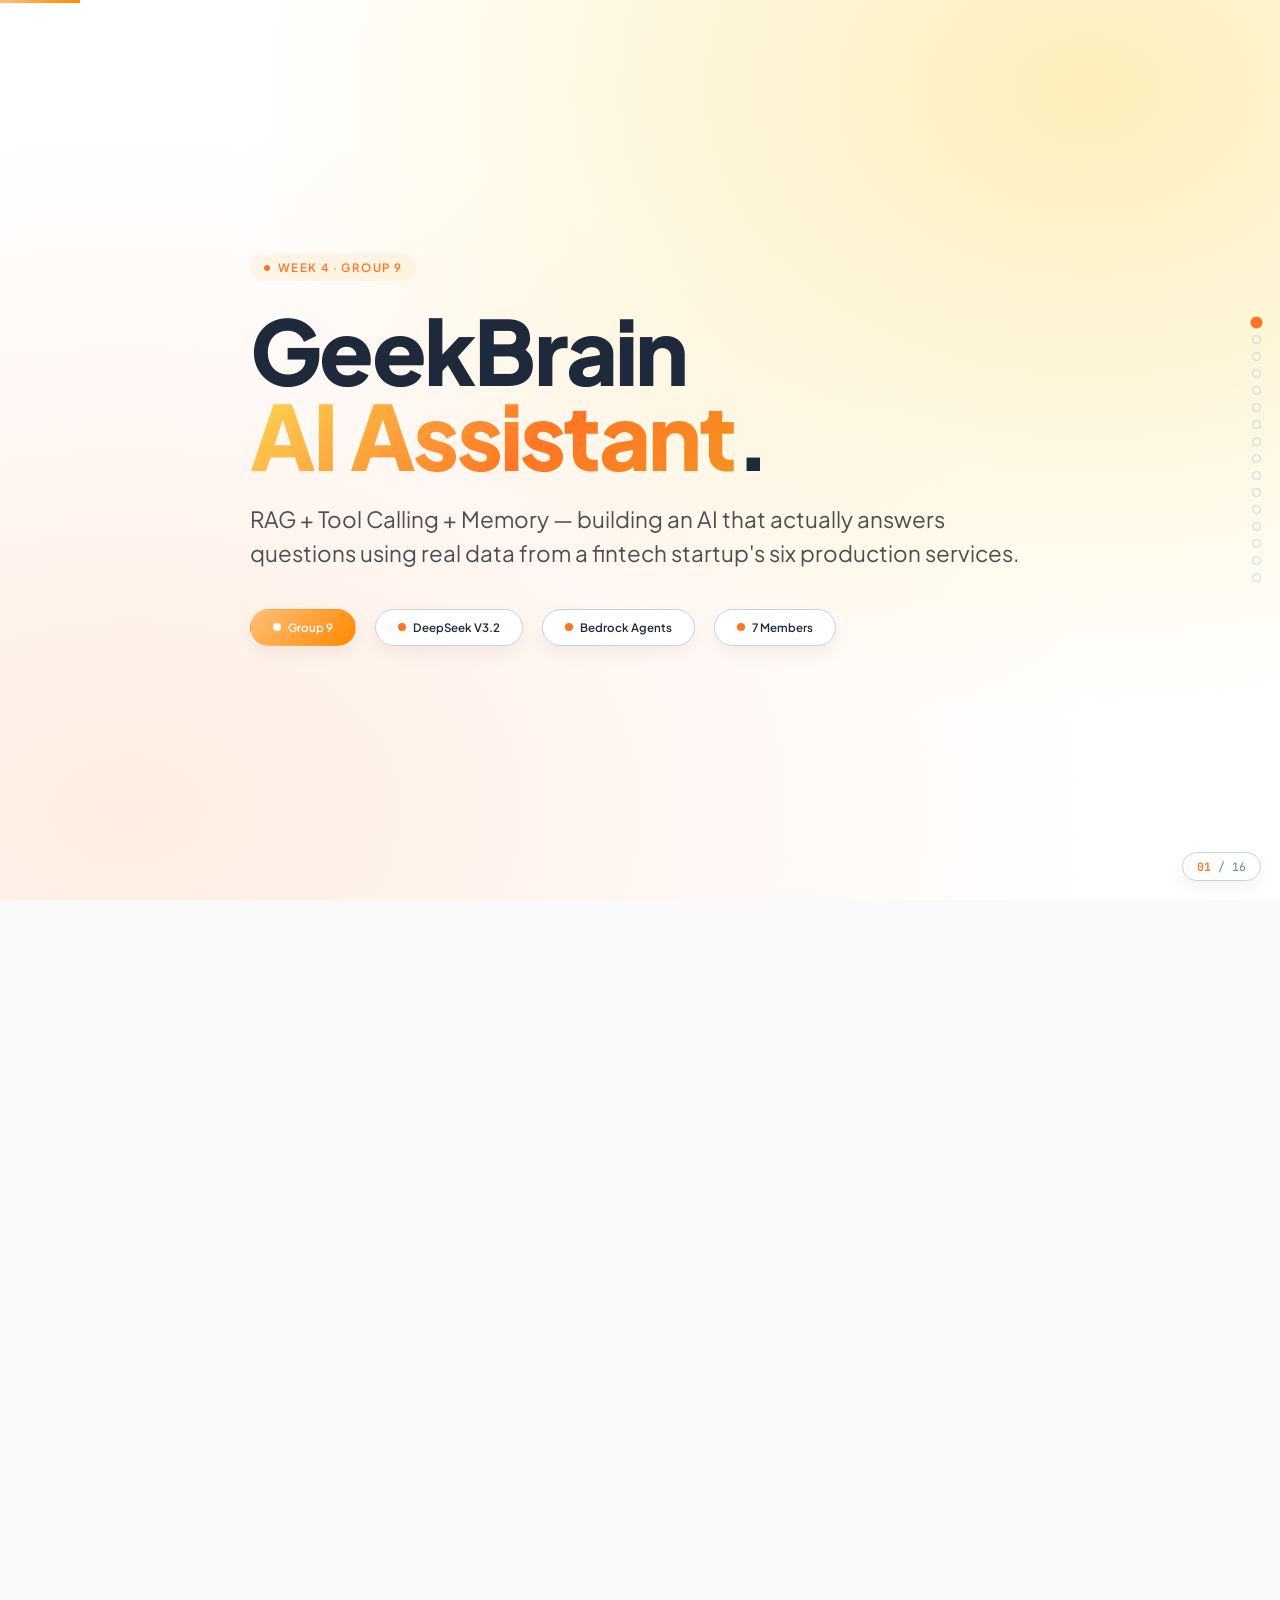
==== slides/W4_presentation.html @ 92061b1d "docs: add W4 presentation slides (HTML + PPTX) and update architecture PNG Co-Authored-By: Claude Op" ====
<!DOCTYPE html>
<html lang="en">
<head>
<meta charset="UTF-8" />
<meta name="viewport" content="width=device-width, initial-scale=1.0" />
<title>GeekBrain AI Assistant — Group 9 W4</title>

<link rel="preconnect" href="https://fonts.googleapis.com">
<link rel="preconnect" href="https://fonts.gstatic.com" crossorigin>
<link href="https://fonts.googleapis.com/css2?family=Plus+Jakarta+Sans:ital,wght@0,400;0,500;0,600;0,700;0,800;1,500&family=JetBrains+Mono:wght@400;500;700&display=swap" rel="stylesheet">

<style>
:root {
    --brand-orange: #fe7624;
    --brand-orange-light: #f59120;
    --brand-amber: #fbae42;
    --brand-amber-mid: #fdc57a;
    --brand-yellow: #fcd554;
    --brand-navy: #1e293b;
    --brand-navy-mid: #24338a;
    --brand-blue: #007bc1;
    --brand-cyan: #00b3d9;
    --brand-green: #00ac4e;
    --brand-purple: #85439a;

    --text-primary: #1a1a1a;
    --text-secondary: #4d4e4e;
    --text-muted: #698695;
    --border: #c4d5dd;
    --border-light: #ebebeb;

    --surface-white: #ffffff;
    --surface-100: #fafafa;
    --surface-card: #f9fafb;
    --surface-warm: #f0eeed;
    --surface-blue: #e3f0f7;
    --surface-tint: #fff7ec;

    --font-sans: 'Plus Jakarta Sans', -apple-system, sans-serif;
    --font-mono: 'JetBrains Mono', ui-monospace, monospace;

    --title-size: clamp(2rem, 5.5vw, 4.25rem);
    --h2-size: clamp(1.5rem, 3.5vw, 2.5rem);
    --h3-size: clamp(1.1rem, 2.2vw, 1.6rem);
    --body-size: clamp(0.8rem, 1.15vw, 1.05rem);
    --small-size: clamp(0.7rem, 0.9vw, 0.85rem);
    --mono-size: clamp(0.65rem, 0.9vw, 0.85rem);

    --slide-padding: clamp(1.5rem, 4vw, 4rem);
    --content-gap: clamp(0.75rem, 1.8vw, 1.8rem);
    --element-gap: clamp(0.4rem, 1vw, 1rem);

    --radius-sm: 10px;
    --radius-md: 16px;
    --radius-lg: 20px;
    --radius-xl: 32px;
    --radius-pill: 80px;

    --shadow-card: 0 8px 17px rgba(29, 29, 29, 0.05);
    --shadow-lg: 0 20px 40px rgba(30, 41, 59, 0.12);

    --gradient-cta: linear-gradient(135deg, #ffc078 0%, #ff8800 100%);
    --gradient-warm: linear-gradient(135deg, #fcd554 0%, #fe7624 60%, #f59120 100%);
    --gradient-cool: linear-gradient(135deg, #007bc1 0%, #24338a 100%);

    --ease-out-expo: cubic-bezier(0.16, 1, 0.3, 1);
    --duration-normal: 0.65s;
}

*, *::before, *::after { margin: 0; padding: 0; box-sizing: border-box; }

html, body {
    height: 100%;
    overflow-x: hidden;
    font-family: var(--font-sans);
    color: var(--text-primary);
    background: var(--surface-100);
    -webkit-font-smoothing: antialiased;
}

html {
    scroll-snap-type: y mandatory;
    scroll-behavior: smooth;
}

.slide {
    width: 100vw;
    height: 100vh;
    height: 100dvh;
    overflow: hidden;
    scroll-snap-align: start;
    display: flex;
    flex-direction: column;
    position: relative;
    padding: var(--slide-padding);
    background: var(--surface-white);
}

.slide-content {
    flex: 1;
    display: flex;
    flex-direction: column;
    justify-content: center;
    max-height: 100%;
    overflow: hidden;
    gap: var(--content-gap);
    max-width: 1440px;
    width: 100%;
    margin: 0 auto;
}

h1, h2, h3, h4 {
    font-family: var(--font-sans);
    font-weight: 800;
    line-height: 1.1;
    letter-spacing: -0.01em;
    color: var(--brand-navy);
}
h2 { font-size: var(--h2-size); font-weight: 700; }
h3 { font-size: var(--h3-size); font-weight: 700; }
p { font-size: var(--body-size); line-height: 1.55; color: var(--text-secondary); }

.mono { font-family: var(--font-mono); font-size: var(--mono-size); }
.accent-orange { color: var(--brand-orange); }
.accent-blue { color: var(--brand-blue); }

.eyebrow {
    display: inline-flex;
    align-items: center;
    gap: 8px;
    font-size: var(--small-size);
    font-weight: 600;
    letter-spacing: 0.12em;
    text-transform: uppercase;
    color: var(--brand-orange);
    padding: 6px 14px;
    background: #ffd6a233;
    border-radius: var(--radius-pill);
    align-self: flex-start;
}
.eyebrow .dot { width: 6px; height: 6px; border-radius: 50%; background: var(--brand-orange); }

.badge {
    display: inline-block;
    padding: 4px 12px;
    font-size: var(--small-size);
    font-weight: 600;
    border-radius: var(--radius-pill);
    background: var(--surface-blue);
    color: var(--brand-blue);
    letter-spacing: 0.04em;
}
.badge-amber { background: #ffd6a233; color: var(--brand-orange); }
.badge-green { background: #92c83e22; color: #00ac4e; }
.badge-purple { background: #85439a22; color: #85439a; }
.badge-cyan { background: #00b3d922; color: #007a99; }

.grid { display: grid; gap: clamp(0.75rem, 1.2vw, 1.25rem); }
.grid-2 { grid-template-columns: repeat(2, minmax(0, 1fr)); }
.grid-3 { grid-template-columns: repeat(3, minmax(0, 1fr)); }
.grid-4 { grid-template-columns: repeat(4, minmax(0, 1fr)); }

.card {
    background: var(--surface-card);
    border: 1px solid var(--border);
    border-radius: var(--radius-md);
    padding: clamp(0.85rem, 1.4vw, 1.4rem);
    box-shadow: var(--shadow-card);
    display: flex;
    flex-direction: column;
    gap: clamp(0.3rem, 0.8vw, 0.7rem);
    min-width: 0;
}
.card .card-title { font-weight: 700; font-size: var(--body-size); color: var(--brand-navy); }
.card .card-body { font-size: var(--small-size); color: var(--text-secondary); line-height: 1.5; }
.card-accent { border: 1px solid var(--brand-orange-light); background: linear-gradient(180deg, #ffffff 0%, #fff7ec 100%); }
.card-dark { background: var(--brand-navy); border: 1px solid var(--brand-navy); color: #ffffff; }
.card-dark .card-title { color: #ffffff; }
.card-dark .card-body { color: #c4d5dd; }

.bullets {
    display: flex;
    flex-direction: column;
    gap: clamp(0.4rem, 0.9vw, 0.8rem);
    list-style: none;
}
.bullets li {
    display: flex;
    gap: 0.7rem;
    align-items: flex-start;
    font-size: var(--body-size);
    line-height: 1.5;
    color: var(--text-primary);
}
.bullets li::before {
    content: "";
    flex-shrink: 0;
    width: 8px;
    height: 8px;
    margin-top: 0.55em;
    border-radius: 2px;
    background: var(--gradient-warm);
}
.bullets li strong { color: var(--brand-navy); font-weight: 700; }

.two-col {
    display: grid;
    grid-template-columns: 1fr 1fr;
    gap: clamp(1rem, 2vw, 2rem);
    align-items: stretch;
}

/* Title slide */
.slide-title {
    background:
        radial-gradient(ellipse at 85% 10%, #fcd55466 0%, transparent 55%),
        radial-gradient(ellipse at 10% 90%, #fe762422 0%, transparent 60%),
        var(--surface-white);
    justify-content: center;
    overflow: hidden;
}
.slide-title .title-wrap {
    display: flex;
    flex-direction: column;
    gap: clamp(0.8rem, 2vw, 1.8rem);
    max-width: 1200px;
    margin: 0 auto;
    position: relative;
    z-index: 1;
}
.slide-title h1 {
    font-size: clamp(2.5rem, 7vw, 6rem);
    font-weight: 800;
    line-height: 0.95;
    letter-spacing: -0.03em;
    color: var(--brand-navy);
}
.slide-title h1 .gradient-text {
    background: var(--gradient-warm);
    -webkit-background-clip: text;
    background-clip: text;
    -webkit-text-fill-color: transparent;
    display: inline-block;
}
.slide-title .lead {
    font-size: clamp(1rem, 1.8vw, 1.4rem);
    color: var(--text-secondary);
    max-width: 780px;
    font-weight: 400;
    line-height: 1.5;
}
.slide-title .meta-row {
    display: flex;
    flex-wrap: wrap;
    gap: clamp(0.5rem, 1.5vw, 1.5rem);
    align-items: center;
    margin-top: clamp(0.5rem, 1vw, 1rem);
}
.slide-title .meta-chip {
    display: inline-flex;
    align-items: center;
    gap: 0.6em;
    padding: 10px 22px;
    border: 1px solid var(--border);
    border-radius: var(--radius-pill);
    background: var(--surface-white);
    font-weight: 600;
    font-size: var(--small-size);
    color: var(--brand-navy);
    box-shadow: var(--shadow-card);
}
.slide-title .meta-chip .dot { width: 8px; height: 8px; border-radius: 50%; background: var(--brand-orange); }
.slide-title .meta-chip.primary { background: var(--gradient-cta); color: #ffffff; border-color: transparent; }
.slide-title .meta-chip.primary .dot { background: #ffffff; }

/* Section divider */
.slide-divider {
    background: var(--brand-navy);
    color: #ffffff;
    justify-content: center;
    overflow: hidden;
}
.slide-divider::before {
    content: "";
    position: absolute;
    inset: 0;
    background:
        radial-gradient(ellipse at 80% 30%, #fe762433 0%, transparent 55%),
        radial-gradient(ellipse at 10% 80%, #00b3d922 0%, transparent 55%);
    z-index: 0;
}
.slide-divider .divider-wrap {
    position: relative;
    z-index: 1;
    max-width: 1200px;
    margin: 0 auto;
    display: flex;
    flex-direction: column;
    gap: 1.2rem;
}
.slide-divider .section-num {
    font-size: clamp(6rem, 18vw, 14rem);
    font-weight: 800;
    line-height: 0.85;
    color: transparent;
    -webkit-text-stroke: 2px #fe7624;
    letter-spacing: -0.05em;
    font-family: var(--font-sans);
}
.slide-divider h2 { font-size: clamp(2.25rem, 5.5vw, 4rem); color: #ffffff; font-weight: 800; line-height: 1; letter-spacing: -0.02em; max-width: 1000px; }
.slide-divider h2 .accent { color: var(--brand-amber); }
.slide-divider .divider-sub { font-size: clamp(0.95rem, 1.5vw, 1.2rem); color: #c4d5dd; max-width: 700px; margin-top: 0.5rem; line-height: 1.5; }
.slide-divider .divider-label {
    display: inline-flex;
    align-items: center;
    gap: 10px;
    font-size: var(--small-size);
    font-weight: 700;
    letter-spacing: 0.2em;
    text-transform: uppercase;
    color: var(--brand-amber);
}
.slide-divider .divider-label::before { content: ""; width: 32px; height: 2px; background: var(--brand-amber); }

/* Content slides */
.slide-content-body {
    display: flex;
    flex-direction: column;
    gap: clamp(0.8rem, 1.5vw, 1.5rem);
}
.slide-header { display: flex; flex-direction: column; gap: 0.55rem; }
.slide-header h2 { font-size: var(--h2-size); color: var(--brand-navy); line-height: 1.1; }
.slide-header .lead { font-size: var(--body-size); color: var(--text-secondary); max-width: 900px; line-height: 1.5; }

.slide-footer {
    position: absolute;
    bottom: calc(var(--slide-padding) * 0.5);
    left: var(--slide-padding);
    right: var(--slide-padding);
    display: flex;
    justify-content: space-between;
    align-items: center;
    font-size: var(--small-size);
    color: var(--text-muted);
    pointer-events: none;
    z-index: 2;
}
.slide-footer .section-tag { font-weight: 600; letter-spacing: 0.1em; text-transform: uppercase; color: var(--brand-navy); }
.slide-footer .trainer-tag { color: var(--brand-orange); font-weight: 600; }

/* Diagram image */
.diagram-img {
    width: 100%;
    max-height: 72vh;
    object-fit: contain;
    border-radius: var(--radius-md);
    box-shadow: var(--shadow-lg);
}
.screenshot-img {
    max-height: 62vh;
    object-fit: contain;
    border-radius: var(--radius-md);
    box-shadow: var(--shadow-card);
    border: 1px solid var(--border-light);
}
.two-screenshots {
    display: grid;
    grid-template-columns: 1fr 1fr;
    gap: 1rem;
    align-items: start;
}
.two-screenshots img {
    width: 100%;
    max-height: 58vh;
    object-fit: contain;
    border-radius: var(--radius-md);
    box-shadow: var(--shadow-card);
    border: 1px solid var(--border-light);
}

/* Closing slide */
.slide-closing {
    background:
        radial-gradient(ellipse at 70% 80%, #fe762422 0%, transparent 55%),
        radial-gradient(ellipse at 20% 20%, #fcd55433 0%, transparent 55%),
        var(--surface-white);
    justify-content: center;
    text-align: center;
}
.slide-closing .closing-wrap {
    max-width: 1100px;
    margin: 0 auto;
    display: flex;
    flex-direction: column;
    gap: clamp(0.8rem, 1.8vw, 1.8rem);
    align-items: center;
}
.slide-closing h1 { font-size: clamp(2rem, 5.5vw, 4.5rem); color: var(--brand-navy); font-weight: 800; line-height: 1; letter-spacing: -0.02em; }
.slide-closing h1 .gradient-text { background: var(--gradient-warm); -webkit-background-clip: text; background-clip: text; -webkit-text-fill-color: transparent; }

/* Animations */
.reveal {
    opacity: 0;
    transform: translateY(24px);
    transition: opacity var(--duration-normal) var(--ease-out-expo), transform var(--duration-normal) var(--ease-out-expo);
}
.slide.visible .reveal { opacity: 1; transform: translateY(0); }
.slide.visible .reveal:nth-child(1) { transition-delay: 0.08s; }
.slide.visible .reveal:nth-child(2) { transition-delay: 0.16s; }
.slide.visible .reveal:nth-child(3) { transition-delay: 0.24s; }
.slide.visible .reveal:nth-child(4) { transition-delay: 0.32s; }
.slide.visible .reveal:nth-child(5) { transition-delay: 0.40s; }

.stagger > * {
    opacity: 0;
    transform: translateY(18px);
    transition: opacity 0.55s var(--ease-out-expo), transform 0.55s var(--ease-out-expo);
}
.slide.visible .stagger > *:nth-child(1) { transition-delay: 0.15s; }
.slide.visible .stagger > *:nth-child(2) { transition-delay: 0.22s; }
.slide.visible .stagger > *:nth-child(3) { transition-delay: 0.29s; }
.slide.visible .stagger > *:nth-child(4) { transition-delay: 0.36s; }
.slide.visible .stagger > *:nth-child(5) { transition-delay: 0.43s; }
.slide.visible .stagger > *:nth-child(6) { transition-delay: 0.50s; }
.slide.visible .stagger > * { opacity: 1; transform: translateY(0); }

/* Navigation */
.progress-bar { position: fixed; top: 0; left: 0; height: 3px; background: var(--gradient-cta); width: 0%; z-index: 1000; transition: width 0.3s ease; }
.nav-dots { position: fixed; right: clamp(0.75rem, 1.5vw, 1.5rem); top: 50%; transform: translateY(-50%); display: flex; flex-direction: column; gap: 8px; z-index: 999; }
.nav-dots button { width: 9px; height: 9px; border-radius: 50%; border: 1.5px solid var(--border); background: transparent; padding: 0; cursor: pointer; transition: all 0.25s ease; }
.nav-dots button.active { background: var(--brand-orange); border-color: var(--brand-orange); transform: scale(1.35); }
.nav-dots button:hover { border-color: var(--brand-orange); }

.slide-counter { position: fixed; bottom: clamp(0.75rem, 1.5vw, 1.5rem); right: clamp(0.75rem, 1.5vw, 1.5rem); font-family: var(--font-mono); font-size: var(--small-size); color: var(--text-muted); background: var(--surface-white); padding: 6px 14px; border-radius: var(--radius-pill); border: 1px solid var(--border); box-shadow: var(--shadow-card); z-index: 999; }
.slide-counter strong { color: var(--brand-orange); font-weight: 700; }

/* Responsive */
@media (max-height: 700px) { :root { --slide-padding: clamp(1rem, 3vw, 2.5rem); --content-gap: clamp(0.5rem, 1.2vw, 1.2rem); } }
@media (max-height: 600px) { :root { --slide-padding: clamp(0.75rem, 2.5vw, 1.75rem); --content-gap: clamp(0.4rem, 1vw, 0.9rem); --body-size: clamp(0.7rem, 1.1vw, 0.95rem); } .nav-dots, .slide-counter { display: none; } }
@media (max-width: 767px) { .grid-2, .grid-3, .grid-4 { grid-template-columns: 1fr; } .two-col, .two-screenshots { grid-template-columns: 1fr; } }
@media (prefers-reduced-motion: reduce) { *, *::before, *::after { animation-duration: 0.01ms !important; transition-duration: 0.2s !important; } html { scroll-behavior: auto; } }
</style>
</head>
<body>

<div class="progress-bar" id="progress"></div>
<nav class="nav-dots" id="navDots" aria-label="Slide navigation"></nav>
<div class="slide-counter" id="counter"><strong>01</strong> / 16</div>

<!-- ===================== SLIDE 1 — TITLE ===================== -->
<section class="slide slide-title">
    <div class="title-wrap">
        <span class="eyebrow reveal"><span class="dot"></span>Week 4 &middot; Group 9</span>
        <h1 class="reveal">
            GeekBrain<br>
            <span class="gradient-text">AI Assistant</span>.
        </h1>
        <p class="lead reveal">
            RAG + Tool Calling + Memory &mdash; building an AI that actually answers questions using real data from a fintech startup's six production services.
        </p>
        <div class="meta-row reveal">
            <span class="meta-chip primary"><span class="dot"></span>Group 9</span>
            <span class="meta-chip"><span class="dot"></span>DeepSeek V3.2</span>
            <span class="meta-chip"><span class="dot"></span>Bedrock Agents</span>
            <span class="meta-chip"><span class="dot"></span>7 Members</span>
        </div>
    </div>
</section>

<!-- ===================== SLIDE 2 — AGENDA ===================== -->
<section class="slide">
    <div class="slide-content slide-content-body">
        <div class="slide-header reveal">
            <span class="eyebrow"><span class="dot"></span>Agenda</span>
            <h2>What we'll cover.</h2>
        </div>

        <div class="grid grid-4 stagger">
            <div class="card" style="border-top: 4px solid var(--brand-orange);">
                <span class="badge badge-amber">01</span>
                <div class="card-title">Architecture</div>
                <div class="card-body">System diagram, key decisions, data flow through the pipeline.</div>
            </div>
            <div class="card" style="border-top: 4px solid var(--brand-blue);">
                <span class="badge">02</span>
                <div class="card-title">Individual Q&A</div>
                <div class="card-body">Random members explain how the system works internally.</div>
            </div>
            <div class="card" style="border-top: 4px solid var(--brand-green);">
                <span class="badge badge-green">03</span>
                <div class="card-title">Live Demo</div>
                <div class="card-body">L1 &rarr; L2 &rarr; L3 &rarr; L4 progressive demonstration.</div>
            </div>
            <div class="card" style="border-top: 4px solid var(--brand-purple);">
                <span class="badge badge-purple">04</span>
                <div class="card-title">Lessons Learned</div>
                <div class="card-body">Hardest level and what we would change.</div>
            </div>
        </div>
    </div>
    <div class="slide-footer"><span class="section-tag">Agenda</span><span class="trainer-tag">Group 9</span></div>
</section>

<!-- ===================== SLIDE 3 — DIVIDER: ARCHITECTURE ===================== -->
<section class="slide slide-divider">
    <div class="divider-wrap">
        <span class="divider-label reveal">Part 01</span>
        <div class="section-num reveal">01</div>
        <h2 class="reveal">System <span class="accent">Architecture</span>.</h2>
        <p class="divider-sub reveal">How requests flow from the user through Bedrock Agent, Knowledge Base, and Tools &mdash; all on AWS with no NAT Gateway.</p>
    </div>
</section>

<!-- ===================== SLIDE 4 — ARCHITECTURE DIAGRAM ===================== -->
<section class="slide">
    <div class="slide-content slide-content-body">
        <div class="slide-header reveal">
            <span class="eyebrow"><span class="dot"></span>01 &middot; Architecture</span>
            <h2>System Architecture.</h2>
        </div>
        <img class="diagram-img reveal" src="../docs/diagrams/w4_architecture.png" alt="System Architecture Diagram">
    </div>
    <div class="slide-footer"><span class="section-tag">Architecture</span><span class="trainer-tag">Group 9</span></div>
</section>

<!-- ===================== SLIDE 5 — KEY DECISIONS ===================== -->
<section class="slide">
    <div class="slide-content slide-content-body">
        <div class="slide-header reveal">
            <span class="eyebrow"><span class="dot"></span>01 &middot; Decisions</span>
            <h2>Key Technical Decisions.</h2>
        </div>

        <div class="grid grid-2 stagger">
            <div class="card" style="border-left: 4px solid var(--brand-green);">
                <div class="card-title">Bedrock Agents vs Custom Pipeline</div>
                <div class="card-body">Chose managed orchestration. Agent handles KB retrieval + tool routing automatically. Trade-off: less control, faster to production.</div>
            </div>
            <div class="card" style="border-left: 4px solid var(--brand-blue);">
                <div class="card-title">VPC Interface Endpoint vs NAT Gateway</div>
                <div class="card-body">VPC Endpoint for API Gateway (execute-api). Keeps traffic on AWS backbone, saves ~$32/month NAT cost, reduces latency.</div>
            </div>
            <div class="card" style="border-left: 4px solid var(--brand-cyan);">
                <div class="card-title">Lambda Chat Outside VPC</div>
                <div class="card-body">No vpc_config &mdash; calls Bedrock directly via AWS internal network. Avoids cold start ENI delays (5-10s).</div>
            </div>
            <div class="card card-accent" style="border-left: 4px solid #dc2626;">
                <div class="card-title">What Didn't Work</div>
                <div class="card-body">DeepSeek V3.2 via Terraform <code>foundation_model</code> param failed. Fix: <code>lifecycle { ignore_changes }</code> + manual console config.</div>
            </div>
        </div>
    </div>
    <div class="slide-footer"><span class="section-tag">Decisions</span><span class="trainer-tag">Group 9</span></div>
</section>

<!-- ===================== SLIDE 6 — REQUEST FLOW ===================== -->
<section class="slide">
    <div class="slide-content slide-content-body">
        <div class="slide-header reveal">
            <span class="eyebrow"><span class="dot"></span>01 &middot; Data Flow</span>
            <h2>Request Flow &amp; Orchestration Loop.</h2>
        </div>
        <img class="diagram-img reveal" src="../docs/diagrams/w4_request_flow.png" alt="Request Flow Diagram">
    </div>
    <div class="slide-footer"><span class="section-tag">Data Flow</span><span class="trainer-tag">Group 9</span></div>
</section>

<!-- ===================== SLIDE 7 — TOOL ROUTING ===================== -->
<section class="slide">
    <div class="slide-content slide-content-body">
        <div class="slide-header reveal">
            <span class="eyebrow"><span class="dot"></span>01 &middot; Tool Routing</span>
            <h2>Agent Decision Logic &mdash; KB vs Tools.</h2>
        </div>
        <img class="diagram-img reveal" src="../docs/diagrams/w4_tool_routing.png" alt="Tool Routing Diagram">
    </div>
    <div class="slide-footer"><span class="section-tag">Tool Routing</span><span class="trainer-tag">Group 9</span></div>
</section>

<!-- ===================== SLIDE 8 — DIVIDER: LIVE DEMO ===================== -->
<section class="slide slide-divider">
    <div class="divider-wrap">
        <span class="divider-label reveal">Part 03</span>
        <div class="section-num reveal">03</div>
        <h2 class="reveal">Live <span class="accent">Demo</span>.</h2>
        <p class="divider-sub reveal">L1 &rarr; L2 &rarr; L3 &rarr; L4 &mdash; progressive levels of AI capability.</p>
    </div>
</section>

<!-- ===================== SLIDE 9 — L1 ===================== -->
<section class="slide">
    <div class="slide-content slide-content-body">
        <div class="slide-header reveal">
            <span class="eyebrow"><span class="dot"></span>L1 &middot; Simple RAG</span>
            <h2>L1 &mdash; Retrieval with Source Citation.</h2>
            <p class="lead">36 markdown docs &rarr; Titan Embed v2 (1024d) &rarr; OpenSearch Serverless &rarr; top-K chunks &rarr; answer + source</p>
        </div>
        <div class="two-screenshots reveal">
            <img src="../docs/screenshots/l1_answer.png" alt="L1 Answer">
            <img src="../docs/screenshots/l1_proof.png" alt="L1 Proof">
        </div>
    </div>
    <div class="slide-footer"><span class="section-tag">L1 &mdash; RAG</span><span class="trainer-tag">Group 9</span></div>
</section>

<!-- ===================== SLIDE 10 — L2 ===================== -->
<section class="slide">
    <div class="slide-content slide-content-body">
        <div class="slide-header reveal">
            <span class="eyebrow"><span class="dot"></span>L2 &middot; Multi-Source</span>
            <h2>L2 &mdash; Conflict Resolution.</h2>
            <p class="lead">When documents conflict, agent prefers most recent version (status='current' over 'archived') and states the conflict.</p>
        </div>
        <div class="two-screenshots reveal">
            <img src="../docs/screenshots/l2_answer.png" alt="L2 Answer">
            <img src="../docs/screenshots/l2_proof.png" alt="L2 Proof">
        </div>
    </div>
    <div class="slide-footer"><span class="section-tag">L2 &mdash; Multi-Source</span><span class="trainer-tag">Group 9</span></div>
</section>

<!-- ===================== SLIDE 11 — L3 ===================== -->
<section class="slide">
    <div class="slide-content slide-content-body">
        <div class="slide-header reveal">
            <span class="eyebrow"><span class="dot"></span>L3 &middot; Tools</span>
            <h2>L3 &mdash; Tool-Augmented RAG.</h2>
            <p class="lead">6 tools: query_database, get_service_metrics, get_service_status, list_services, get_incident_history, compare_services</p>
        </div>
        <div class="two-screenshots reveal">
            <img src="../docs/screenshots/l3_answer.png" alt="L3 Answer">
            <img src="../docs/screenshots/l3_proof.png" alt="L3 Proof">
        </div>
    </div>
    <div class="slide-footer"><span class="section-tag">L3 &mdash; Tools</span><span class="trainer-tag">Group 9</span></div>
</section>

<!-- ===================== SLIDE 12 — L4 ===================== -->
<section class="slide">
    <div class="slide-content slide-content-body">
        <div class="slide-header reveal">
            <span class="eyebrow"><span class="dot"></span>L4 &middot; Memory</span>
            <h2>L4 &mdash; Multi-turn Conversation.</h2>
            <p class="lead">Bedrock Agent sessionId (TTL: 1800s). Pronouns like "its costs" and "that service" resolved across turns.</p>
        </div>
        <img class="screenshot-img reveal" src="../docs/screenshots/l4_conversation.png" alt="L4 Conversation" style="max-width: 85%; align-self: center;">
    </div>
    <div class="slide-footer"><span class="section-tag">L4 &mdash; Memory</span><span class="trainer-tag">Group 9</span></div>
</section>

<!-- ===================== SLIDE 13 — BONUS A ===================== -->
<section class="slide">
    <div class="slide-content slide-content-body">
        <div class="slide-header reveal">
            <span class="eyebrow"><span class="dot"></span>Bonus A &middot; Observability</span>
            <h2>Observability Dashboard <span class="accent-orange">(+0.5)</span></h2>
            <p class="lead">Pipeline internals visible: source tags (green), tool badges (purple), query details, full orchestration trace.</p>
        </div>
        <img class="screenshot-img reveal" src="../docs/screenshots/bonus_a.png" alt="Bonus A Dashboard" style="max-width: 90%; align-self: center;">
    </div>
    <div class="slide-footer"><span class="section-tag">Bonus A</span><span class="trainer-tag">Group 9</span></div>
</section>

<!-- ===================== SLIDE 14 — BONUS C ===================== -->
<section class="slide">
    <div class="slide-content slide-content-body">
        <div class="slide-header reveal">
            <span class="eyebrow"><span class="dot"></span>Bonus C &middot; KB Sync</span>
            <h2>Knowledge Base Auto-Sync <span class="accent-orange">(+0.5)</span></h2>
        </div>

        <div class="grid grid-3 stagger">
            <div class="card" style="border-top: 4px solid var(--brand-orange);">
                <span class="badge badge-amber">01</span>
                <div class="card-title">Detect Change</div>
                <div class="card-body">MD5 hash trigger detects when .md files are updated in S3.</div>
            </div>
            <div class="card" style="border-top: 4px solid var(--brand-blue);">
                <span class="badge">02</span>
                <div class="card-title">Start Ingestion</div>
                <div class="card-body"><code>null_resource.kb_sync</code> runs <code>aws bedrock-agent start-ingestion-job</code></div>
            </div>
            <div class="card" style="border-top: 4px solid var(--brand-green);">
                <span class="badge badge-green">03</span>
                <div class="card-title">Poll Complete</div>
                <div class="card-body">Polls until status = COMPLETE. Timeout: 10 min. Fully automated via Terraform.</div>
            </div>
        </div>

        <p class="reveal" style="margin-top: 1rem;"><strong>Evidence:</strong> <code>terraform/modules/ai_engine/main.tf</code> &mdash; <code>kb_sync</code> resource</p>
    </div>
    <div class="slide-footer"><span class="section-tag">Bonus C</span><span class="trainer-tag">Group 9</span></div>
</section>

<!-- ===================== SLIDE 15 — LESSONS ===================== -->
<section class="slide">
    <div class="slide-content slide-content-body">
        <div class="slide-header reveal">
            <span class="eyebrow"><span class="dot"></span>04 &middot; Reflection</span>
            <h2>Lessons Learned.</h2>
        </div>

        <div class="two-col stagger">
            <div class="card card-dark">
                <div class="card-title">Hardest Level: L3</div>
                <div class="card-body">
                    Tool descriptions must be <strong style="color:#fbae42;">extremely precise</strong>.<br><br>
                    "Gets data" &rarr; useless.<br>
                    "Returns CURRENT live metrics; for HISTORICAL data use query_database" &rarr; works.<br><br>
                    Iterated multiple times before agent routed correctly.
                </div>
            </div>
            <div class="card">
                <div class="card-title">What we'd do differently</div>
                <div class="card-body">
                    <ul class="bullets">
                        <li>Add query rewriting for L4 (pronouns &rarr; explicit references)</li>
                        <li>Automated testing with question JSON files</li>
                        <li>Fallback error messages when Monitoring API unreachable</li>
                    </ul>
                </div>
            </div>
        </div>
    </div>
    <div class="slide-footer"><span class="section-tag">Reflection</span><span class="trainer-tag">Group 9</span></div>
</section>

<!-- ===================== SLIDE 16 — CLOSING ===================== -->
<section class="slide slide-closing">
    <div class="closing-wrap">
        <span class="eyebrow reveal"><span class="dot"></span>Thank You</span>
        <h1 class="reveal">
            Group 9 &mdash;<br>
            <span class="gradient-text">GeekBrain AI</span>.
        </h1>
        <p class="lead reveal" style="max-width: 600px; text-align: center;">
            Evidence Pack: <code>docs/W4_evidence.md</code><br>
            Repo: <code>github.com/hoang-trong-tan/G9-W4</code>
        </p>
        <div class="meta-row reveal" style="justify-content: center;">
            <span class="meta-chip primary"><span class="dot"></span>Questions?</span>
        </div>
    </div>
</section>

<script>
class SlidePresentation {
    constructor() {
        this.slides = [...document.querySelectorAll('.slide')];
        this.currentSlide = 0;
        this.progressBar = document.getElementById('progress');
        this.navDotsContainer = document.getElementById('navDots');
        this.counter = document.getElementById('counter');

        this.setupNavDots();
        this.setupIntersectionObserver();
        this.setupKeyboardNav();
        this.setupTouchNav();
        this.setupWheelNav();

        this.slides[0].classList.add('visible');
        this.updateCounter(0);
        this.updateProgress();
    }

    setupNavDots() {
        this.navDotsContainer.innerHTML = '';
        this.slides.forEach((_, i) => {
            const btn = document.createElement('button');
            btn.setAttribute('aria-label', `Go to slide ${i + 1}`);
            btn.addEventListener('click', () => this.goTo(i));
            this.navDotsContainer.appendChild(btn);
        });
        this.updateActiveDot(0);
    }

    setupIntersectionObserver() {
        const obs = new IntersectionObserver((entries) => {
            entries.forEach((e) => {
                if (e.isIntersecting) {
                    e.target.classList.add('visible');
                    const idx = this.slides.indexOf(e.target);
                    if (idx >= 0) {
                        this.currentSlide = idx;
                        this.updateCounter(idx);
                        this.updateProgress();
                        this.updateActiveDot(idx);
                    }
                }
            });
        }, { threshold: 0.5 });
        this.slides.forEach((s) => obs.observe(s));
    }

    setupKeyboardNav() {
        document.addEventListener('keydown', (e) => {
            switch (e.key) {
                case 'ArrowDown': case 'ArrowRight': case 'PageDown': case ' ':
                    e.preventDefault(); this.next(); break;
                case 'ArrowUp': case 'ArrowLeft': case 'PageUp':
                    e.preventDefault(); this.prev(); break;
                case 'Home': e.preventDefault(); this.goTo(0); break;
                case 'End': e.preventDefault(); this.goTo(this.slides.length - 1); break;
            }
        });
    }

    setupTouchNav() {
        let startY = 0;
        document.addEventListener('touchstart', (e) => { startY = e.touches[0].clientY; }, { passive: true });
        document.addEventListener('touchend', (e) => {
            const delta = startY - e.changedTouches[0].clientY;
            if (Math.abs(delta) > 60) { if (delta > 0) this.next(); else this.prev(); }
        }, { passive: true });
    }

    setupWheelNav() {
        let busy = false;
        document.addEventListener('wheel', (e) => {
            if (busy) return;
            if (Math.abs(e.deltaY) < 30) return;
            busy = true;
            setTimeout(() => { busy = false; }, 600);
            if (e.deltaY > 0) this.next(); else this.prev();
        }, { passive: true });
    }

    next() { this.goTo(Math.min(this.currentSlide + 1, this.slides.length - 1)); }
    prev() { this.goTo(Math.max(this.currentSlide - 1, 0)); }
    goTo(idx) { this.slides[idx].scrollIntoView({ behavior: 'smooth', block: 'start' }); }

    updateActiveDot(idx) {
        const dots = this.navDotsContainer.querySelectorAll('button');
        dots.forEach((d, i) => d.classList.toggle('active', i === idx));
    }

    updateCounter(idx) {
        const total = String(this.slides.length).padStart(2, '0');
        const current = String(idx + 1).padStart(2, '0');
        this.counter.innerHTML = `<strong>${current}</strong> / ${total}`;
    }

    updateProgress() {
        const pct = ((this.currentSlide + 1) / this.slides.length) * 100;
        this.progressBar.style.width = pct + '%';
    }
}

document.addEventListener('DOMContentLoaded', () => { new SlidePresentation(); });
</script>
</body>
</html>
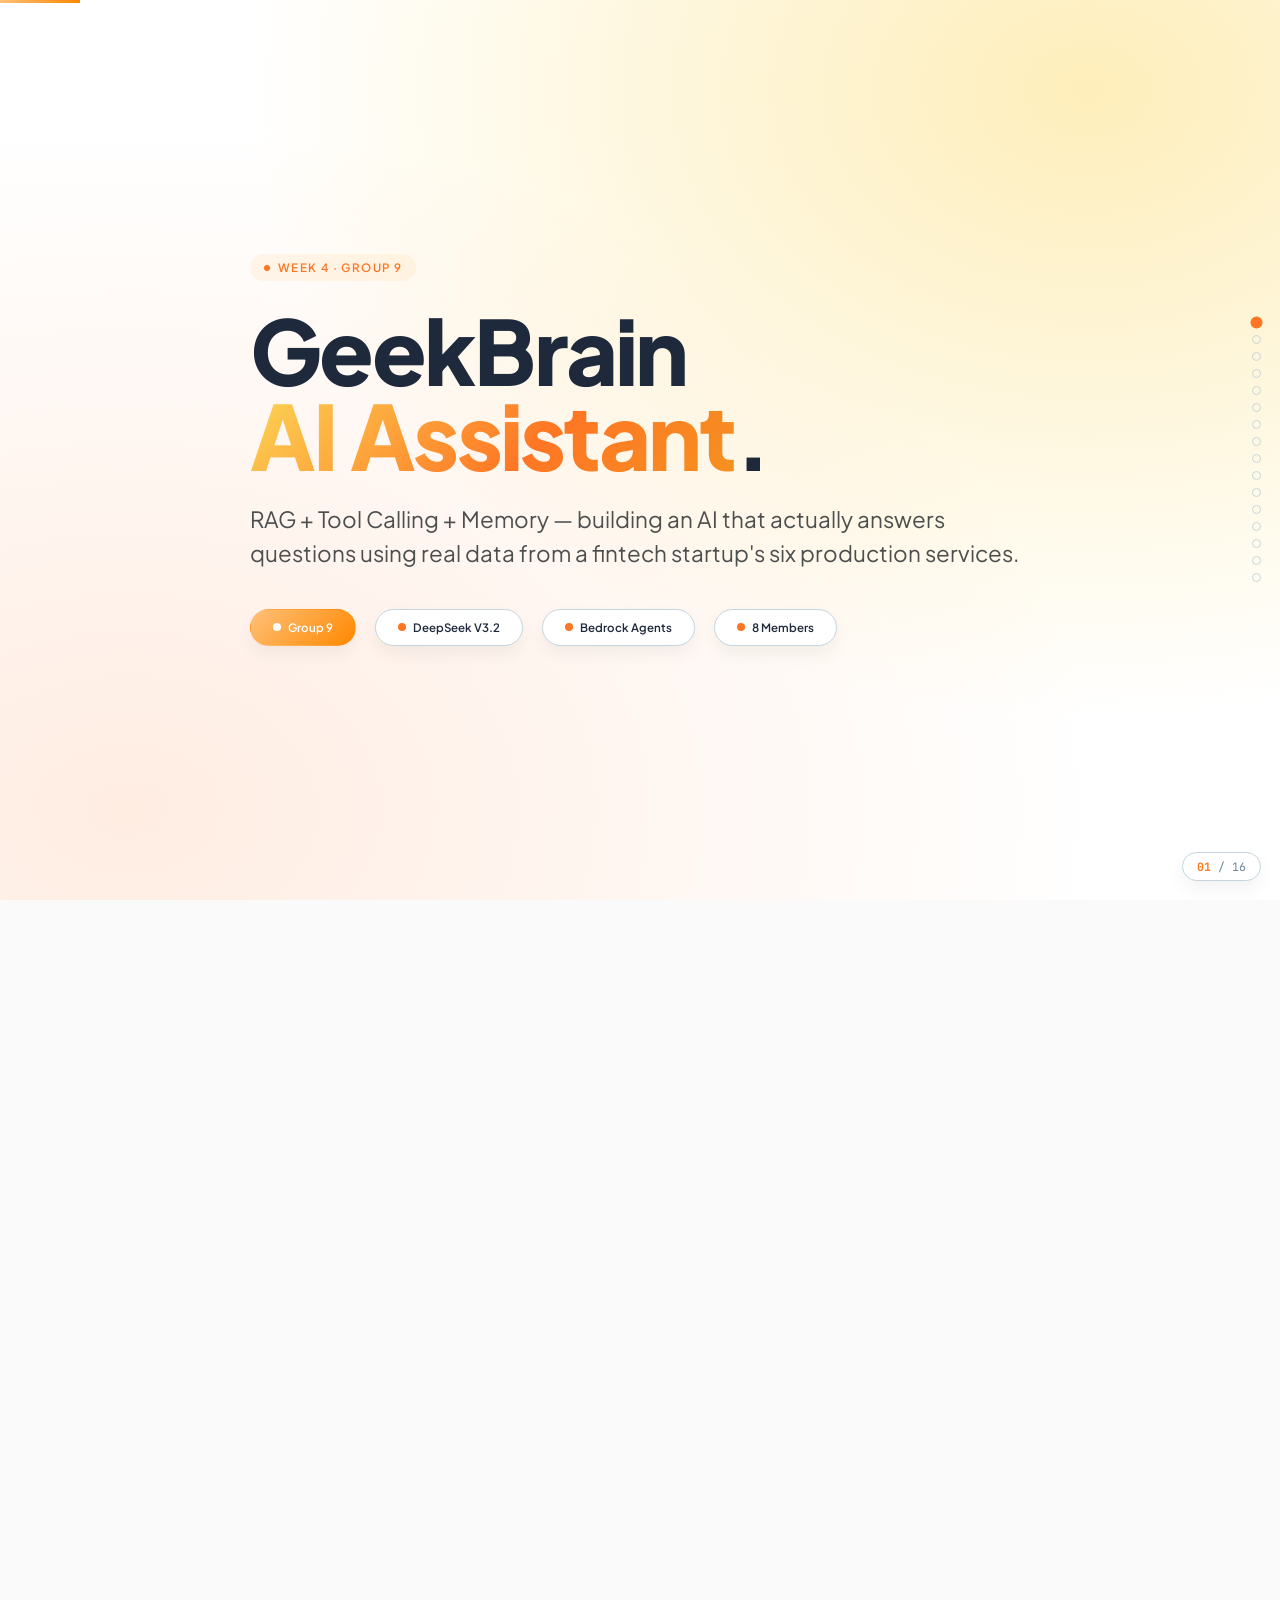
==== commit 6752f322: "docs: add Le Duy Khanh to members, fix duplicate running system section Co-Authored-By: Claude Opus " ====
--- a/slides/W4_presentation.html
+++ b/slides/W4_presentation.html
@@ -462,7 +462,7 @@
             <span class="meta-chip primary"><span class="dot"></span>Group 9</span>
             <span class="meta-chip"><span class="dot"></span>DeepSeek V3.2</span>
             <span class="meta-chip"><span class="dot"></span>Bedrock Agents</span>
-            <span class="meta-chip"><span class="dot"></span>7 Members</span>
+            <span class="meta-chip"><span class="dot"></span>8 Members</span>
         </div>
     </div>
 </section>
